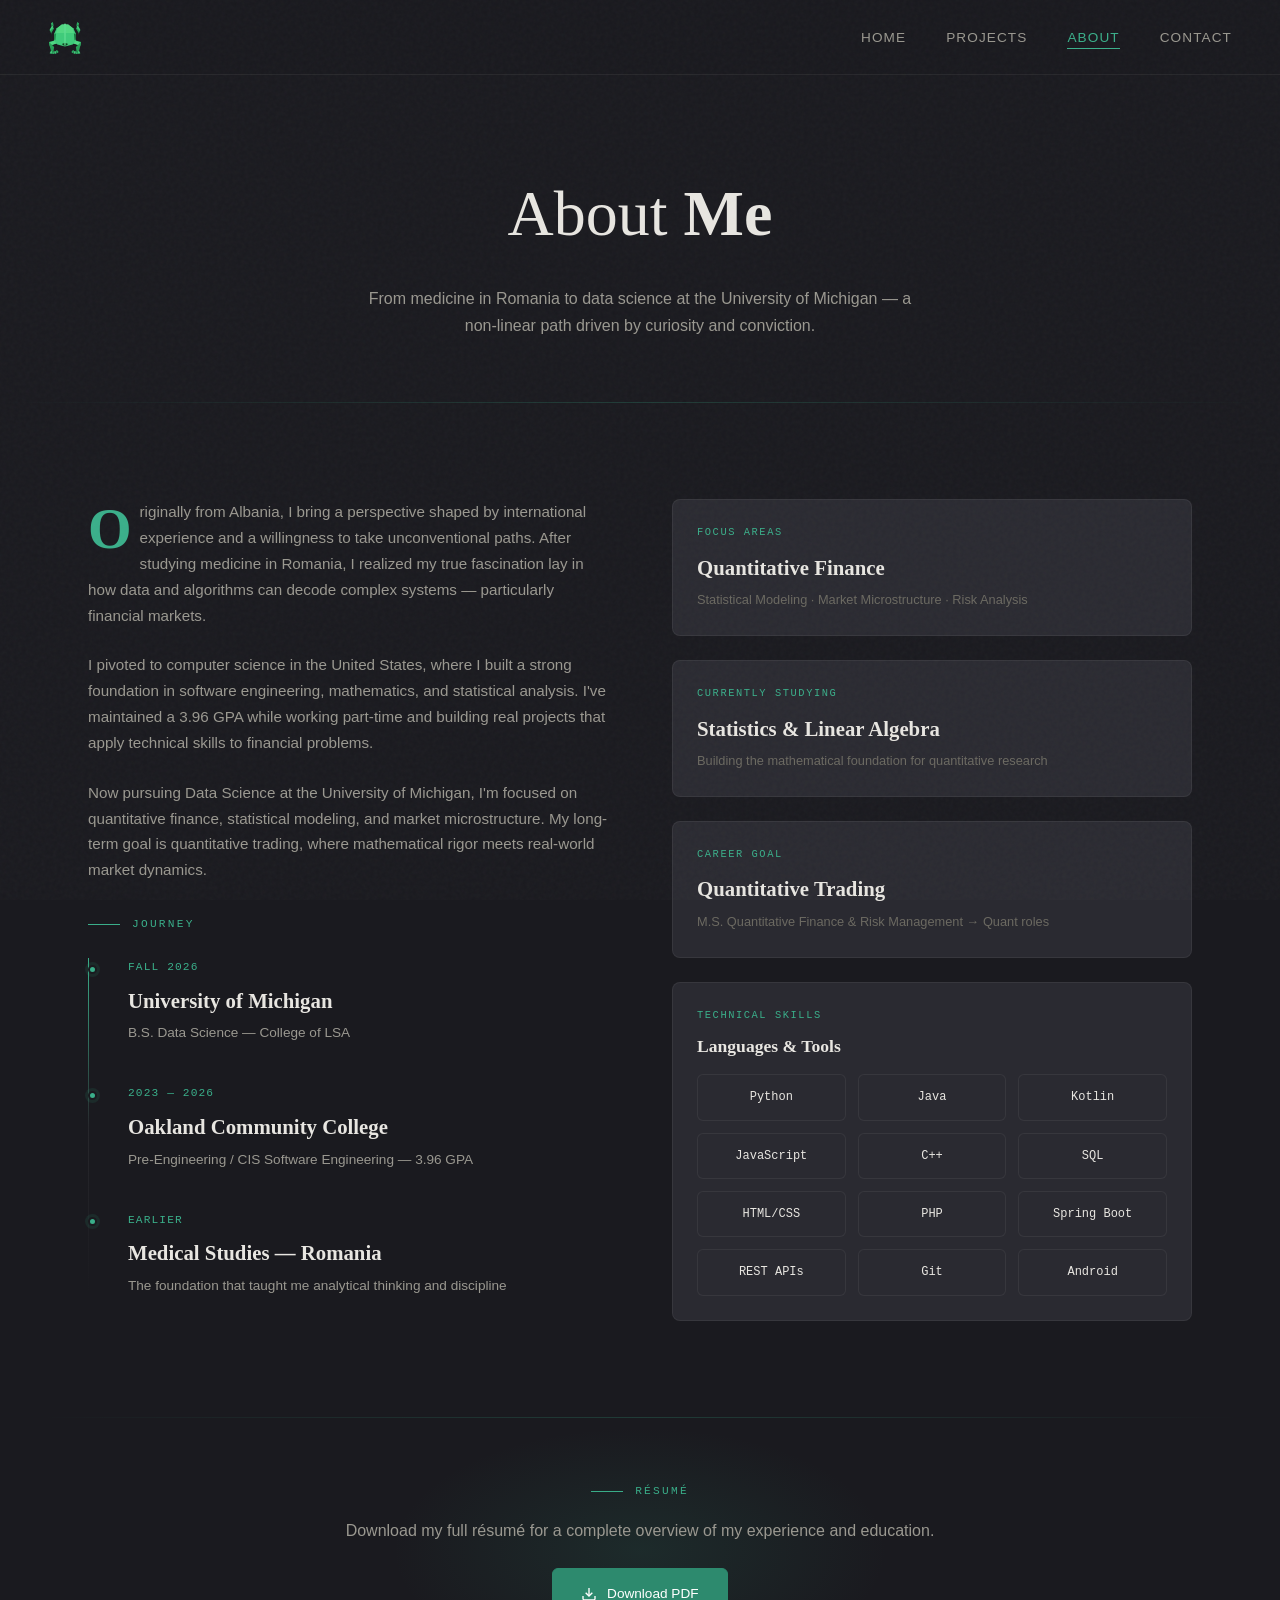
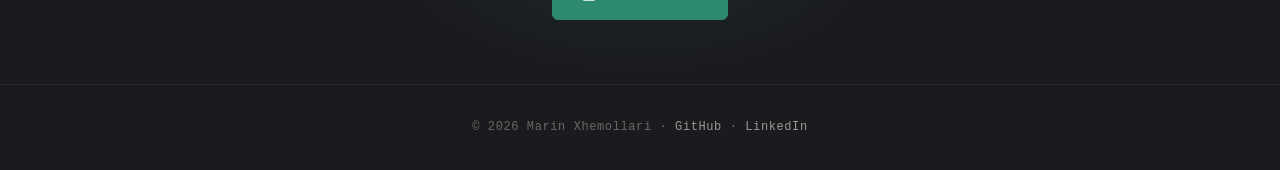
==== about.html @ 6031be92 "Update about.html" ====
<!DOCTYPE html>
<html lang="en">
<head>
    <meta charset="UTF-8">
    <meta name="viewport" content="width=device-width, initial-scale=1.0">
    <title>About — Marin Xhemollari</title>

    <!-- ===== SECURITY HEADERS ===== -->
    <meta http-equiv="Content-Security-Policy" content="default-src 'self'; style-src 'self' 'unsafe-inline' https://fonts.googleapis.com; font-src 'self' https://fonts.gstatic.com; img-src 'self' data: https://raw.githubusercontent.com; script-src 'self' 'unsafe-inline'; form-action 'self' https://formspree.io; frame-ancestors 'none'; base-uri 'self'; object-src 'none'; upgrade-insecure-requests">
    <meta name="referrer" content="strict-origin-when-cross-origin">
    <meta http-equiv="Permissions-Policy" content="camera=(), microphone=(), geolocation=(), payment=(), usb=(), interest-cohort=()">
    <meta http-equiv="X-Content-Type-Options" content="nosniff">

    <link rel="icon" type="image/svg+xml" href="frog-favicon.svg">
    <link rel="preconnect" href="https://fonts.googleapis.com">
    <link rel="preconnect" href="https://fonts.gstatic.com" crossorigin>
    <link href="https://fonts.googleapis.com/css2?family=Cormorant+Garamond:ital,wght@0,300;0,400;0,500;0,600;0,700;1,400&family=DM+Sans:ital,wght@0,300;0,400;0,500;0,600;0,700;1,400&family=JetBrains+Mono:wght@400;500&display=swap" rel="stylesheet">
    <link rel="stylesheet" href="styles.css">
    <style>
        .page-hero {
            padding: 10rem 3rem 4rem;
            text-align: center;
            position: relative;
        }
        .page-hero::after {
            content: ''; position: absolute; bottom: 0; left: 0; right: 0;
            height: 1px;
            background: linear-gradient(90deg, transparent, var(--border-hover), transparent);
        }
        .page-hero h1 {
            font-family: 'Cormorant Garamond', serif;
            font-size: clamp(2.5rem, 5vw, 4rem);
            font-weight: 300;
        }
        .page-hero h1 strong { font-weight: 700; }
        .page-hero p {
            color: var(--text-secondary); margin-top: 1rem;
            max-width: 550px; margin-left: auto; margin-right: auto;
        }

        .about-grid {
            display: grid; grid-template-columns: 1fr 1fr; gap: 4rem;
        }
        .about-text p {
            color: var(--text-secondary); margin-bottom: 1.5rem; font-size: 0.95rem;
        }
        .about-text p:first-of-type::first-letter {
            font-family: 'Cormorant Garamond', serif;
            font-size: 3.5rem; float: left; line-height: 1;
            margin-right: 0.5rem; margin-top: 0.1rem;
            color: var(--emerald-bright); font-weight: 600;
        }
        .about-details {
            display: flex; flex-direction: column; gap: 1.5rem;
        }

        .timeline-section { margin-top: 2rem; }

        .resume-download {
            text-align: center; padding: 4rem 3rem;
            position: relative;
        }
        .resume-download::before {
            content: ''; position: absolute;
            top: 50%; left: 50%; transform: translate(-50%, -50%);
            width: 500px; height: 250px;
            background: radial-gradient(ellipse, var(--emerald-glow) 0%, transparent 70%);
            pointer-events: none;
        }
        .resume-download p {
            color: var(--text-secondary); margin-bottom: 1.5rem; position: relative;
        }

        @media (max-width: 900px) {
            .page-hero { padding: 8rem 1.5rem 3rem; }
            .about-grid { grid-template-columns: 1fr; gap: 2rem; }
        }
    </style>
</head>
<body>

    <nav>
        <a href="index.html" class="nav-logo"><img src="frog-logo.svg" alt="logo"></a>
        <button class="nav-mobile-toggle" onclick="document.querySelector('.nav-links').classList.toggle('open')" aria-label="Menu">
            <span></span><span></span><span></span>
        </button>
        <ul class="nav-links">
            <li><a href="index.html">Home</a></li>
            <li><a href="projects.html">Projects</a></li>
            <li><a href="about.html" class="active">About</a></li>
            <li><a href="contact.html">Contact</a></li>
        </ul>
    </nav>

    <section class="page-hero fade-in">
        <h1>About <strong>Me</strong></h1>
        <p>From medicine in Romania to data science at the University of Michigan — a non-linear path driven by curiosity and conviction.</p>
    </section>

    <section class="section">
        <div class="about-grid">
            <div class="about-text fade-in">
                <p>Originally from Albania, I bring a perspective shaped by international experience and a willingness to take unconventional paths. After studying medicine in Romania, I realized my true fascination lay in how data and algorithms can decode complex systems — particularly financial markets.</p>
                <p>I pivoted to computer science in the United States, where I built a strong foundation in software engineering, mathematics, and statistical analysis. I've maintained a 3.96 GPA while working part-time and building real projects that apply technical skills to financial problems.</p>
                <p>Now pursuing Data Science at the University of Michigan, I'm focused on quantitative finance, statistical modeling, and market microstructure. My long-term goal is quantitative trading, where mathematical rigor meets real-world market dynamics.</p>

                <div class="timeline-section">
                    <div class="section-label" style="margin-bottom: 1.5rem;">Journey</div>
                    <div class="timeline">
                        <div class="timeline-item">
                            <div class="timeline-date">Fall 2026</div>
                            <div class="timeline-title">University of Michigan</div>
                            <div class="timeline-sub">B.S. Data Science — College of LSA</div>
                        </div>
                        <div class="timeline-item">
                            <div class="timeline-date">2023 — 2026</div>
                            <div class="timeline-title">Oakland Community College</div>
                            <div class="timeline-sub">Pre-Engineering / CIS Software Engineering — 3.96 GPA</div>
                        </div>
                        <div class="timeline-item">
                            <div class="timeline-date">Earlier</div>
                            <div class="timeline-title">Medical Studies — Romania</div>
                            <div class="timeline-sub">The foundation that taught me analytical thinking and discipline</div>
                        </div>
                    </div>
                </div>
            </div>
            <div class="about-details fade-in" style="transition-delay: 0.15s;">
                <div class="detail-card">
                    <div class="detail-card-label">Focus Areas</div>
                    <div class="detail-card-value">Quantitative Finance</div>
                    <div class="detail-card-sub">Statistical Modeling · Market Microstructure · Risk Analysis</div>
                </div>
                <div class="detail-card">
                    <div class="detail-card-label">Currently Studying</div>
                    <div class="detail-card-value">Statistics & Linear Algebra</div>
                    <div class="detail-card-sub">Building the mathematical foundation for quantitative research</div>
                </div>
                <div class="detail-card">
                    <div class="detail-card-label">Career Goal</div>
                    <div class="detail-card-value">Quantitative Trading</div>
                    <div class="detail-card-sub">M.S. Quantitative Finance & Risk Management → Quant roles</div>
                </div>
                <div class="detail-card">
                    <div class="detail-card-label">Technical Skills</div>
                    <div class="detail-card-value" style="font-size: 1.1rem;">Languages & Tools</div>
                    <div style="margin-top: 0.75rem;">
                        <div class="skills-grid">
                            <div class="skill-item">Python</div>
                            <div class="skill-item">Java</div>
                            <div class="skill-item">Kotlin</div>
                            <div class="skill-item">JavaScript</div>
                            <div class="skill-item">C++</div>
                            <div class="skill-item">SQL</div>
                            <div class="skill-item">HTML/CSS</div>
                            <div class="skill-item">PHP</div>
                            <div class="skill-item">Spring Boot</div>
                            <div class="skill-item">REST APIs</div>
                            <div class="skill-item">Git</div>
                            <div class="skill-item">Android</div>
                        </div>
                    </div>
                </div>
            </div>
        </div>
    </section>

    <div class="divider"></div>

    <section class="resume-download fade-in">
        <div class="section-label" style="justify-content: center;">
            <span style="display:none;">—</span>Résumé
        </div>
        <p>Download my full résumé for a complete overview of my experience and education.</p>
        <a href="#" class="btn btn-primary" style="position: relative;">
            <svg viewBox="0 0 24 24" fill="none" stroke="currentColor" stroke-width="2"><path d="M21 15v4a2 2 0 0 1-2 2H5a2 2 0 0 1-2-2v-4"/><polyline points="7 10 12 15 17 10"/><line x1="12" y1="15" x2="12" y2="3"/></svg>
            Download PDF
        </a>
    </section>

    <footer>
        <p>© 2026 Marin Xhemollari · <a href="https://github.com/Marin-X" target="_blank" rel="noopener noreferrer">GitHub</a> · <a href="https://linkedin.com/in/marinxhemollari" target="_blank" rel="noopener noreferrer">LinkedIn</a></p>
    </footer>

    <script>
        const observer = new IntersectionObserver((entries) => {
            entries.forEach(e => { if (e.isIntersecting) e.target.classList.add('visible'); });
        }, { threshold: 0.1, rootMargin: '0px 0px -50px 0px' });
        document.querySelectorAll('.fade-in').forEach(el => observer.observe(el));
    </script>
</body>
</html>
---- styles.css ----
/* ============================================================
   MARIN XHEMOLLARI — PORTFOLIO
   Charcoal + Emerald "Old Money Tech" Theme
   ============================================================ */

:root {
    --bg-primary: #1a1a1f;
    --bg-secondary: #222228;
    --bg-card: #2a2a31;
    --bg-card-hover: #32323a;
    --emerald: #2d8a6e;
    --emerald-bright: #3aaf8a;
    --emerald-glow: rgba(45, 138, 110, 0.15);
    --emerald-subtle: rgba(45, 138, 110, 0.08);
    --gold-muted: #b8a47c;
    --text-primary: #e8e6e1;
    --text-secondary: #9a9890;
    --text-muted: #6b6961;
    --border: rgba(255, 255, 255, 0.06);
    --border-hover: rgba(45, 138, 110, 0.3);
}

*, *::before, *::after { margin: 0; padding: 0; box-sizing: border-box; }
html { scroll-behavior: smooth; font-size: 16px; }

body {
    font-family: 'DM Sans', sans-serif;
    background-color: var(--bg-primary);
    color: var(--text-primary);
    line-height: 1.7;
    -webkit-font-smoothing: antialiased;
    overflow-x: hidden;
}

::selection { background: var(--emerald); color: #fff; }
a { color: inherit; text-decoration: none; }
img { max-width: 100%; display: block; }

/* Noise overlay */
body::after {
    content: '';
    position: fixed; top: 0; left: 0;
    width: 100%; height: 100%;
    background-image: url("data:image/svg+xml,%3Csvg viewBox='0 0 256 256' xmlns='http://www.w3.org/2000/svg'%3E%3Cfilter id='n'%3E%3CfeTurbulence type='fractalNoise' baseFrequency='0.9' numOctaves='4' stitchTiles='stitch'/%3E%3C/filter%3E%3Crect width='100%25' height='100%25' filter='url(%23n)' opacity='0.03'/%3E%3C/svg%3E");
    pointer-events: none; z-index: 9999;
}

/* ======= NAVIGATION ======= */
nav {
    position: fixed; top: 0; width: 100%; z-index: 1000;
    padding: 1.25rem 3rem;
    display: flex; justify-content: space-between; align-items: center;
    background: rgba(26, 26, 31, 0.85);
    backdrop-filter: blur(20px); -webkit-backdrop-filter: blur(20px);
    border-bottom: 1px solid var(--border);
    transition: border-color 0.3s ease;
}
.nav-logo {
    display: flex; align-items: center; line-height: 0;
}
.nav-logo img {
    height: 34px; width: 34px;
    object-fit: contain; display: block;
}

.nav-links { display: flex; gap: 2.5rem; list-style: none; }
.nav-links a {
    color: var(--text-secondary); font-size: 0.85rem; font-weight: 500;
    letter-spacing: 0.08em; text-transform: uppercase;
    transition: color 0.3s ease; position: relative;
}
.nav-links a::after {
    content: ''; position: absolute; bottom: -4px; left: 0;
    width: 0; height: 1px; background: var(--emerald-bright);
    transition: width 0.3s ease;
}
.nav-links a:hover, .nav-links a.active { color: var(--emerald-bright); }
.nav-links a:hover::after, .nav-links a.active::after { width: 100%; }

.nav-mobile-toggle {
    display: none; background: none; border: none; cursor: pointer; padding: 0.5rem;
}
.nav-mobile-toggle span {
    display: block; width: 24px; height: 2px;
    background: var(--text-primary); margin: 5px 0; transition: 0.3s;
}

/* ======= SECTIONS ======= */
.section {
    padding: 6rem 3rem; max-width: 1200px; margin: 0 auto;
}
.section-header { margin-bottom: 4rem; }
.section-label {
    font-family: 'JetBrains Mono', monospace;
    font-size: 0.7rem; color: var(--emerald-bright);
    letter-spacing: 0.2em; text-transform: uppercase;
    display: flex; align-items: center; gap: 0.75rem; margin-bottom: 1rem;
}
.section-label::before {
    content: ''; display: inline-block;
    width: 32px; height: 1px; background: var(--emerald-bright);
}
.section-title {
    font-family: 'Cormorant Garamond', serif;
    font-size: clamp(2rem, 4vw, 3rem);
    font-weight: 300; line-height: 1.2;
}
.section-title strong { font-weight: 700; }
.section-subtitle {
    color: var(--text-secondary); font-size: 1rem;
    max-width: 600px; margin-top: 1rem;
}

/* ======= BUTTONS ======= */
.btn {
    display: inline-flex; align-items: center; gap: 0.6rem;
    padding: 0.85rem 1.8rem; border-radius: 6px;
    font-size: 0.85rem; font-weight: 500;
    transition: all 0.3s ease; border: none; cursor: pointer;
    font-family: 'DM Sans', sans-serif;
}
.btn svg { width: 16px; height: 16px; flex-shrink: 0; }
.btn-primary {
    background: var(--emerald); color: #fff; border: 1px solid var(--emerald);
}
.btn-primary:hover {
    background: var(--emerald-bright);
    box-shadow: 0 8px 30px rgba(45, 138, 110, 0.3);
    transform: translateY(-2px);
}
.btn-secondary {
    background: transparent; color: var(--text-secondary); border: 1px solid var(--border);
}
.btn-secondary:hover {
    border-color: var(--border-hover); color: var(--emerald-bright);
    transform: translateY(-2px);
}

/* ======= CARDS ======= */
.card {
    background: var(--bg-card); border: 1px solid var(--border);
    border-radius: 10px; transition: all 0.4s ease; display: block;
}
.card:hover {
    border-color: var(--border-hover); transform: translateY(-4px);
    box-shadow: 0 20px 60px rgba(0,0,0,0.3), 0 0 30px var(--emerald-glow);
}

/* ======= TAGS ======= */
.tag {
    font-family: 'JetBrains Mono', monospace; font-size: 0.65rem;
    padding: 0.25rem 0.6rem; background: var(--emerald-subtle);
    color: var(--emerald-bright); border-radius: 4px;
    border: 1px solid rgba(45, 138, 110, 0.15); display: inline-block;
}
.tag-gold {
    background: rgba(184, 164, 124, 0.1);
    color: var(--gold-muted); border-color: rgba(184, 164, 124, 0.2);
}

/* ======= DIVIDER ======= */
.divider {
    max-width: 1200px; margin: 0 auto; height: 1px;
    background: linear-gradient(90deg, transparent, var(--border-hover), transparent);
}

/* ======= DETAIL CARDS ======= */
.detail-card {
    background: var(--bg-card); border: 1px solid var(--border);
    border-radius: 8px; padding: 1.5rem;
    transition: border-color 0.3s ease, background 0.3s ease;
}
.detail-card:hover { border-color: var(--border-hover); background: var(--bg-card-hover); }
.detail-card-label {
    font-family: 'JetBrains Mono', monospace; font-size: 0.65rem;
    color: var(--emerald-bright); letter-spacing: 0.15em;
    text-transform: uppercase; margin-bottom: 0.5rem;
}
.detail-card-value {
    font-family: 'Cormorant Garamond', serif; font-size: 1.3rem; font-weight: 600;
}
.detail-card-sub { font-size: 0.8rem; color: var(--text-muted); margin-top: 0.25rem; }

/* ======= SKILLS GRID ======= */
.skills-grid {
    display: grid; grid-template-columns: repeat(auto-fill, minmax(140px, 1fr)); gap: 0.75rem;
}
.skill-item {
    background: var(--bg-card); border: 1px solid var(--border);
    border-radius: 6px; padding: 0.75rem 1rem;
    font-family: 'JetBrains Mono', monospace; font-size: 0.75rem;
    text-align: center; transition: all 0.3s ease; cursor: default;
}
.skill-item:hover {
    border-color: var(--emerald-bright); background: var(--emerald-subtle);
    color: var(--emerald-bright); transform: translateY(-2px);
}

/* ======= PROJECT STATUS ======= */
.project-status {
    position: absolute; top: 1rem; right: 1rem;
    font-family: 'JetBrains Mono', monospace; font-size: 0.6rem;
    padding: 0.25rem 0.6rem; border-radius: 4px;
    text-transform: uppercase; letter-spacing: 0.1em;
}
.status-live {
    background: rgba(45, 138, 110, 0.2); color: var(--emerald-bright);
    border: 1px solid rgba(45, 138, 110, 0.3);
}
.status-wip {
    background: rgba(184, 164, 124, 0.15); color: var(--gold-muted);
    border: 1px solid rgba(184, 164, 124, 0.25);
}
.project-link {
    font-size: 0.8rem; color: var(--text-muted);
    display: inline-flex; align-items: center; gap: 0.4rem;
    transition: color 0.3s ease;
}
.project-link:hover { color: var(--emerald-bright); }
.project-link svg { width: 14px; height: 14px; }

/* ======= FORM STYLES ======= */
.form-group { margin-bottom: 1.5rem; }
.form-group label {
    display: block; font-family: 'JetBrains Mono', monospace;
    font-size: 0.7rem; color: var(--emerald-bright);
    letter-spacing: 0.15em; text-transform: uppercase; margin-bottom: 0.5rem;
}
.form-group input,
.form-group textarea,
.form-group select {
    width: 100%; padding: 0.85rem 1rem;
    background: var(--bg-card); border: 1px solid var(--border);
    border-radius: 6px; color: var(--text-primary);
    font-family: 'DM Sans', sans-serif; font-size: 0.9rem;
    transition: border-color 0.3s ease, box-shadow 0.3s ease; outline: none;
}
.form-group input:focus,
.form-group textarea:focus,
.form-group select:focus {
    border-color: var(--emerald-bright);
    box-shadow: 0 0 0 3px var(--emerald-glow);
}
.form-group textarea { resize: vertical; min-height: 140px; }
.form-group input::placeholder,
.form-group textarea::placeholder { color: var(--text-muted); }

/* ======= TIMELINE ======= */
.timeline { position: relative; padding-left: 2.5rem; }
.timeline::before {
    content: ''; position: absolute; left: 0; top: 0; bottom: 0;
    width: 1px;
    background: linear-gradient(180deg, var(--emerald-bright), var(--border), transparent);
}
.timeline-item { position: relative; padding-bottom: 2.5rem; }
.timeline-item:last-child { padding-bottom: 0; }
.timeline-item::before {
    content: ''; position: absolute; left: -2.5rem; top: 0.4rem;
    width: 9px; height: 9px; border-radius: 50%;
    background: var(--emerald-bright); border: 2px solid var(--bg-primary);
    box-shadow: 0 0 0 3px var(--emerald-glow);
}
.timeline-date {
    font-family: 'JetBrains Mono', monospace; font-size: 0.7rem;
    color: var(--emerald-bright); letter-spacing: 0.1em;
    text-transform: uppercase; margin-bottom: 0.35rem;
}
.timeline-title {
    font-family: 'Cormorant Garamond', serif; font-size: 1.3rem;
    font-weight: 600; margin-bottom: 0.2rem;
}
.timeline-sub { font-size: 0.85rem; color: var(--text-secondary); }

/* ======= FOOTER ======= */
footer {
    text-align: center; padding: 2rem 3rem;
    border-top: 1px solid var(--border);
    font-size: 0.75rem; color: var(--text-muted);
    font-family: 'JetBrains Mono', monospace; letter-spacing: 0.05em;
}
footer a {
    color: var(--text-secondary); transition: color 0.3s ease;
}
footer a:hover { color: var(--emerald-bright); }

/* ======= ANIMATIONS ======= */
.fade-in {
    opacity: 0; transform: translateY(30px);
    transition: opacity 0.8s ease, transform 0.8s ease;
}
.fade-in.visible { opacity: 1; transform: translateY(0); }

/* ======= RESPONSIVE ======= */
@media (max-width: 900px) {
    nav { padding: 1rem 1.5rem; }
    .nav-links {
        display: none; position: absolute; top: 100%; left: 0; right: 0;
        background: rgba(26, 26, 31, 0.98); backdrop-filter: blur(20px);
        flex-direction: column; padding: 1.5rem; gap: 1rem;
        border-bottom: 1px solid var(--border);
    }
    .nav-links.open { display: flex; }
    .nav-mobile-toggle { display: block; }
    .section { padding: 4rem 1.5rem; }
    .skills-grid { grid-template-columns: repeat(auto-fill, minmax(110px, 1fr)); }
}
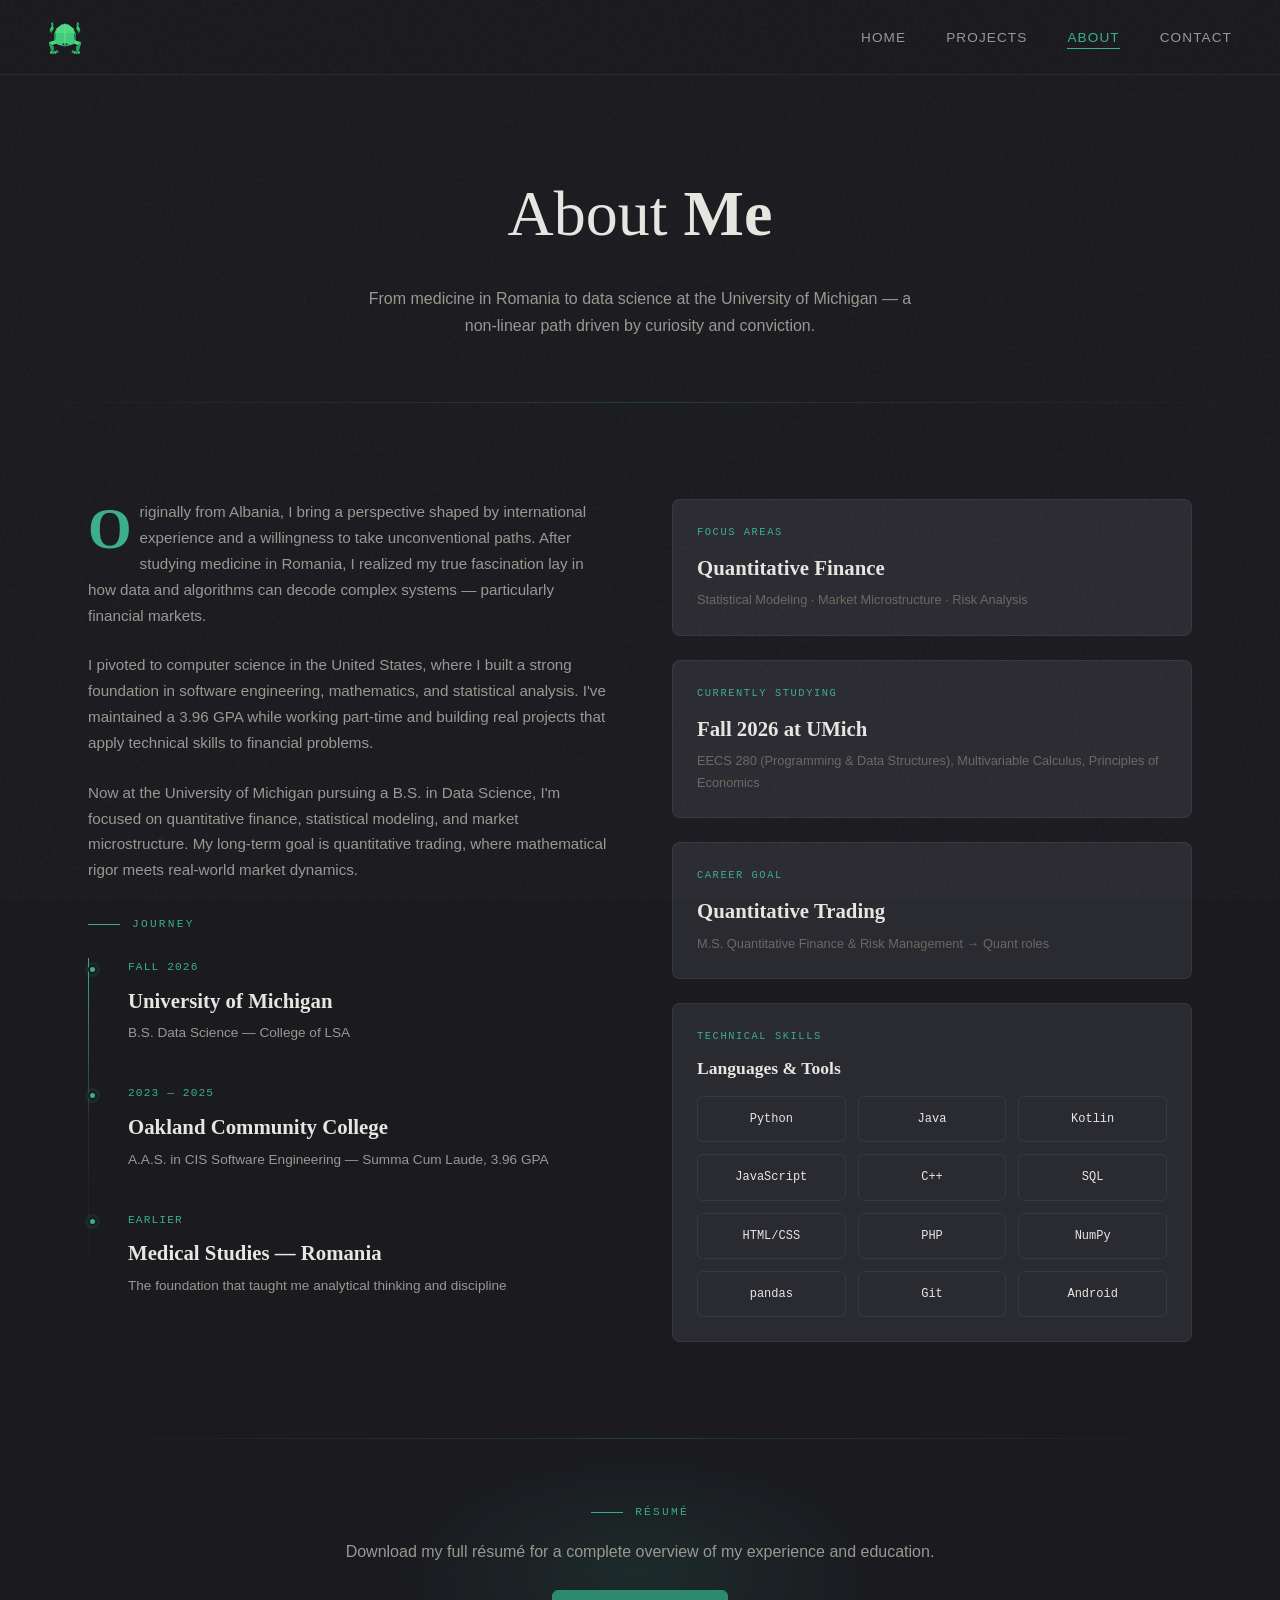
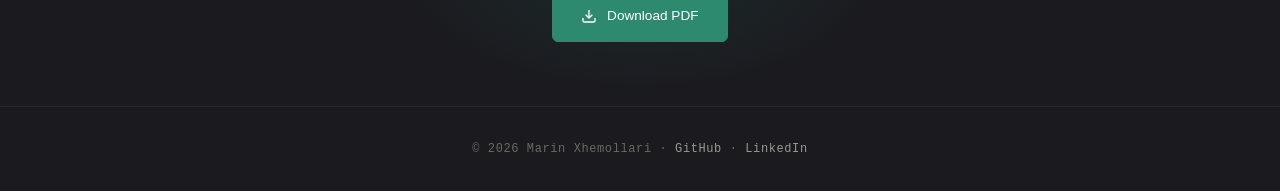
==== commit c2b89d78: "Update about.html" ====
--- a/about.html
+++ b/about.html
@@ -6,7 +6,7 @@
     <title>About — Marin Xhemollari</title>
 
     <!-- ===== SECURITY HEADERS ===== -->
-    <meta http-equiv="Content-Security-Policy" content="default-src 'self'; style-src 'self' 'unsafe-inline' https://fonts.googleapis.com; font-src 'self' https://fonts.gstatic.com; img-src 'self' data: https://raw.githubusercontent.com; script-src 'self' 'unsafe-inline'; form-action 'self' https://formspree.io; frame-ancestors 'none'; base-uri 'self'; object-src 'none'; upgrade-insecure-requests">
+    <meta http-equiv="Content-Security-Policy" content="default-src 'self'; style-src 'self' 'unsafe-inline' https://fonts.googleapis.com; style-src-elem 'self' 'unsafe-inline' https://fonts.googleapis.com; font-src 'self' https://fonts.gstatic.com data:; img-src 'self' data: blob: https://raw.githubusercontent.com; script-src 'self' 'unsafe-inline'; connect-src 'self' https://formspree.io; form-action 'self' https://formspree.io; base-uri 'self'; object-src 'none'; upgrade-insecure-requests">
     <meta name="referrer" content="strict-origin-when-cross-origin">
     <meta http-equiv="Permissions-Policy" content="camera=(), microphone=(), geolocation=(), payment=(), usb=(), interest-cohort=()">
     <meta http-equiv="X-Content-Type-Options" content="nosniff">
@@ -17,49 +17,29 @@
     <link href="https://fonts.googleapis.com/css2?family=Cormorant+Garamond:ital,wght@0,300;0,400;0,500;0,600;0,700;1,400&family=DM+Sans:ital,wght@0,300;0,400;0,500;0,600;0,700;1,400&family=JetBrains+Mono:wght@400;500&display=swap" rel="stylesheet">
     <link rel="stylesheet" href="styles.css">
     <style>
-        .page-hero {
-            padding: 10rem 3rem 4rem;
-            text-align: center;
-            position: relative;
-        }
+        .page-hero { padding: 10rem 3rem 4rem; text-align: center; position: relative; }
         .page-hero::after {
             content: ''; position: absolute; bottom: 0; left: 0; right: 0;
             height: 1px;
             background: linear-gradient(90deg, transparent, var(--border-hover), transparent);
         }
-        .page-hero h1 {
-            font-family: 'Cormorant Garamond', serif;
-            font-size: clamp(2.5rem, 5vw, 4rem);
-            font-weight: 300;
-        }
+        .page-hero h1 { font-family: 'Cormorant Garamond', serif; font-size: clamp(2.5rem, 5vw, 4rem); font-weight: 300; }
         .page-hero h1 strong { font-weight: 700; }
         .page-hero p {
             color: var(--text-secondary); margin-top: 1rem;
             max-width: 550px; margin-left: auto; margin-right: auto;
         }
-
-        .about-grid {
-            display: grid; grid-template-columns: 1fr 1fr; gap: 4rem;
-        }
-        .about-text p {
-            color: var(--text-secondary); margin-bottom: 1.5rem; font-size: 0.95rem;
-        }
+        .about-grid { display: grid; grid-template-columns: 1fr 1fr; gap: 4rem; }
+        .about-text p { color: var(--text-secondary); margin-bottom: 1.5rem; font-size: 0.95rem; }
         .about-text p:first-of-type::first-letter {
             font-family: 'Cormorant Garamond', serif;
             font-size: 3.5rem; float: left; line-height: 1;
             margin-right: 0.5rem; margin-top: 0.1rem;
             color: var(--emerald-bright); font-weight: 600;
         }
-        .about-details {
-            display: flex; flex-direction: column; gap: 1.5rem;
-        }
-
+        .about-details { display: flex; flex-direction: column; gap: 1.5rem; }
         .timeline-section { margin-top: 2rem; }
-
-        .resume-download {
-            text-align: center; padding: 4rem 3rem;
-            position: relative;
-        }
+        .resume-download { text-align: center; padding: 4rem 3rem; position: relative; overflow: hidden; }
         .resume-download::before {
             content: ''; position: absolute;
             top: 50%; left: 50%; transform: translate(-50%, -50%);
@@ -67,13 +47,11 @@
             background: radial-gradient(ellipse, var(--emerald-glow) 0%, transparent 70%);
             pointer-events: none;
         }
-        .resume-download p {
-            color: var(--text-secondary); margin-bottom: 1.5rem; position: relative;
-        }
-
+        .resume-download p { color: var(--text-secondary); margin-bottom: 1.5rem; position: relative; }
         @media (max-width: 900px) {
             .page-hero { padding: 8rem 1.5rem 3rem; }
             .about-grid { grid-template-columns: 1fr; gap: 2rem; }
+            .resume-download { padding: 4rem 1.5rem; }
         }
     </style>
 </head>
@@ -102,7 +80,7 @@
             <div class="about-text fade-in">
                 <p>Originally from Albania, I bring a perspective shaped by international experience and a willingness to take unconventional paths. After studying medicine in Romania, I realized my true fascination lay in how data and algorithms can decode complex systems — particularly financial markets.</p>
                 <p>I pivoted to computer science in the United States, where I built a strong foundation in software engineering, mathematics, and statistical analysis. I've maintained a 3.96 GPA while working part-time and building real projects that apply technical skills to financial problems.</p>
-                <p>Now pursuing Data Science at the University of Michigan, I'm focused on quantitative finance, statistical modeling, and market microstructure. My long-term goal is quantitative trading, where mathematical rigor meets real-world market dynamics.</p>
+                <p>Now at the University of Michigan pursuing a B.S. in Data Science, I'm focused on quantitative finance, statistical modeling, and market microstructure. My long-term goal is quantitative trading, where mathematical rigor meets real-world market dynamics.</p>
 
                 <div class="timeline-section">
                     <div class="section-label" style="margin-bottom: 1.5rem;">Journey</div>
@@ -113,9 +91,9 @@
                             <div class="timeline-sub">B.S. Data Science — College of LSA</div>
                         </div>
                         <div class="timeline-item">
-                            <div class="timeline-date">2023 — 2026</div>
+                            <div class="timeline-date">2023 — 2025</div>
                             <div class="timeline-title">Oakland Community College</div>
-                            <div class="timeline-sub">Pre-Engineering / CIS Software Engineering — 3.96 GPA</div>
+                            <div class="timeline-sub">A.A.S. in CIS Software Engineering — Summa Cum Laude, 3.96 GPA</div>
                         </div>
                         <div class="timeline-item">
                             <div class="timeline-date">Earlier</div>
@@ -133,8 +111,8 @@
                 </div>
                 <div class="detail-card">
                     <div class="detail-card-label">Currently Studying</div>
-                    <div class="detail-card-value">Statistics & Linear Algebra</div>
-                    <div class="detail-card-sub">Building the mathematical foundation for quantitative research</div>
+                    <div class="detail-card-value">Fall 2026 at UMich</div>
+                    <div class="detail-card-sub">EECS 280 (Programming & Data Structures), Multivariable Calculus, Principles of Economics</div>
                 </div>
                 <div class="detail-card">
                     <div class="detail-card-label">Career Goal</div>
@@ -154,8 +132,8 @@
                             <div class="skill-item">SQL</div>
                             <div class="skill-item">HTML/CSS</div>
                             <div class="skill-item">PHP</div>
-                            <div class="skill-item">Spring Boot</div>
-                            <div class="skill-item">REST APIs</div>
+                            <div class="skill-item">NumPy</div>
+                            <div class="skill-item">pandas</div>
                             <div class="skill-item">Git</div>
                             <div class="skill-item">Android</div>
                         </div>
@@ -172,7 +150,7 @@
             <span style="display:none;">—</span>Résumé
         </div>
         <p>Download my full résumé for a complete overview of my experience and education.</p>
-        <a href="#" class="btn btn-primary" style="position: relative;">
+        <a href="Marin_Xhemollari_Resume.pdf" class="btn btn-primary" style="position: relative;" download>
             <svg viewBox="0 0 24 24" fill="none" stroke="currentColor" stroke-width="2"><path d="M21 15v4a2 2 0 0 1-2 2H5a2 2 0 0 1-2-2v-4"/><polyline points="7 10 12 15 17 10"/><line x1="12" y1="15" x2="12" y2="3"/></svg>
             Download PDF
         </a>
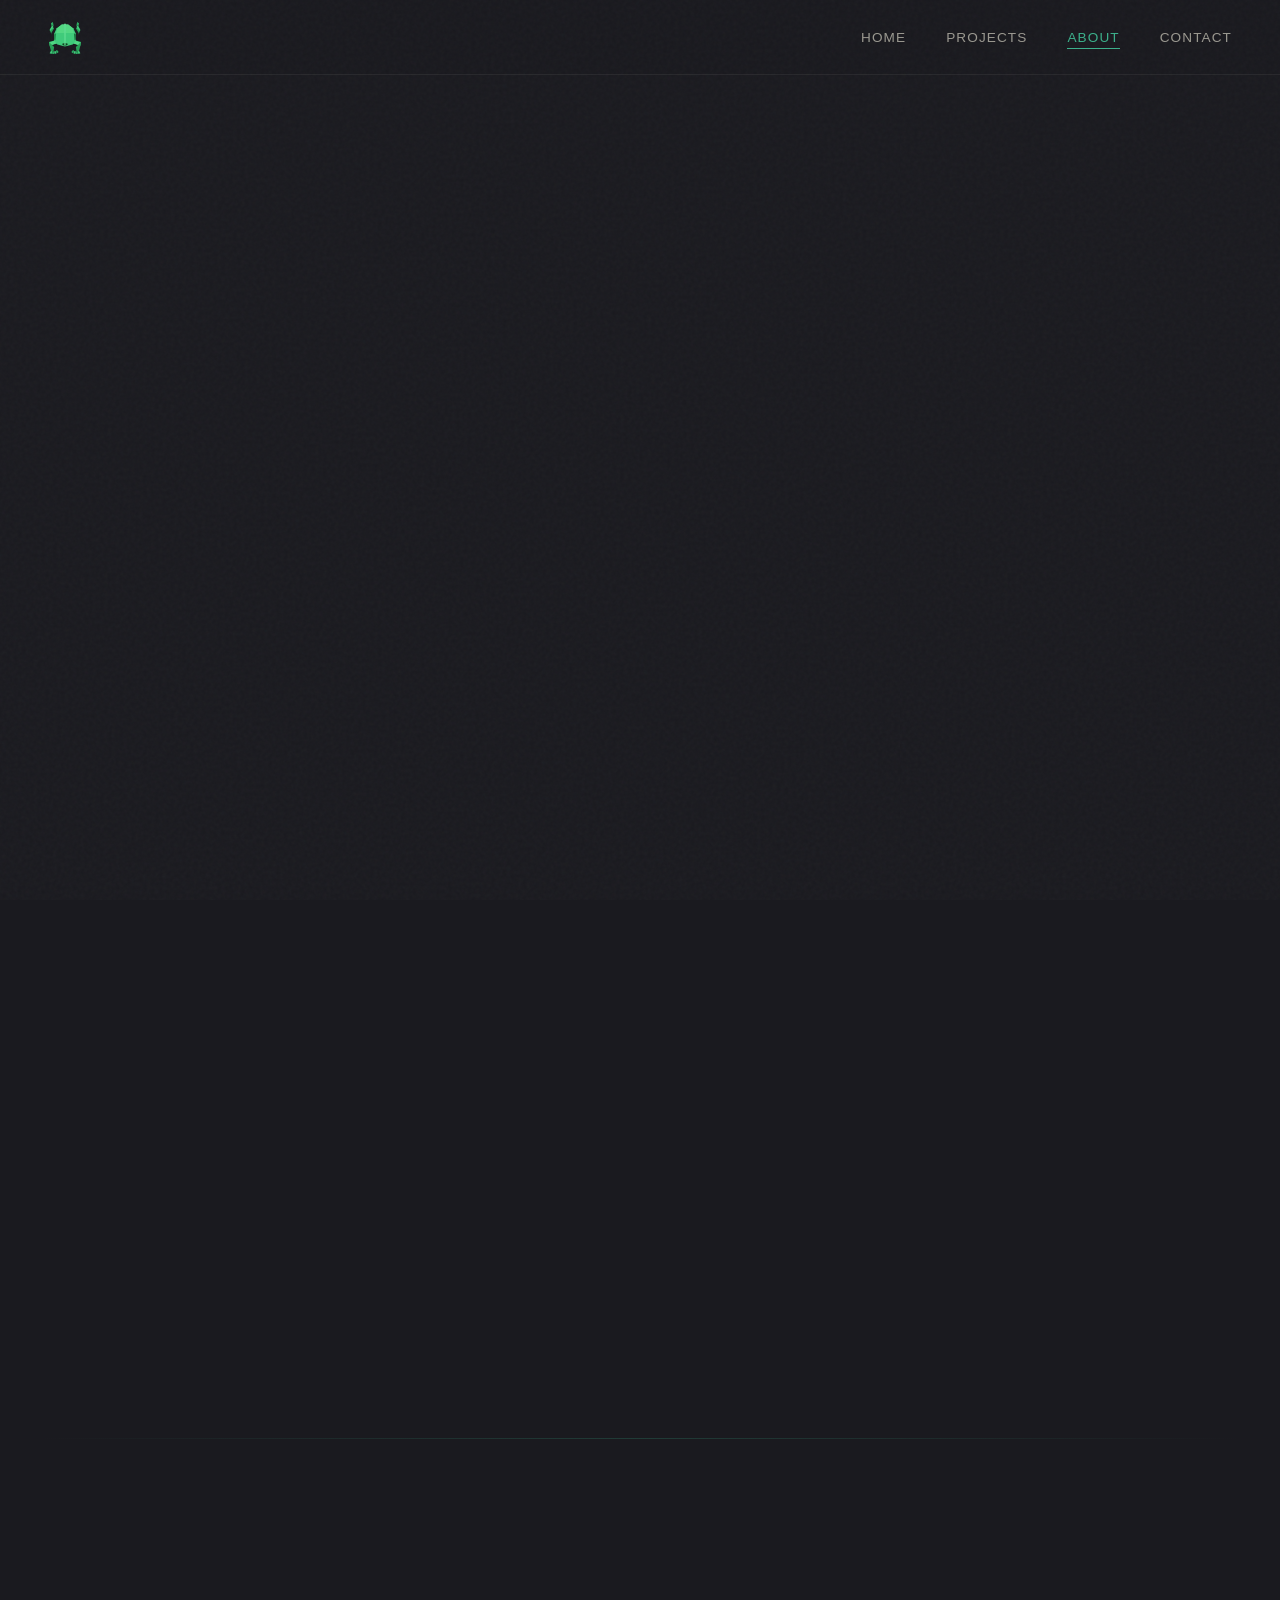
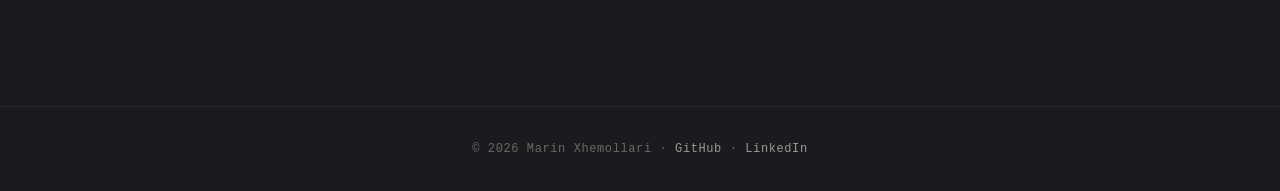
==== commit c1f79814: "Update about.html" ====
--- a/about.html
+++ b/about.html
@@ -165,6 +165,11 @@
             entries.forEach(e => { if (e.isIntersecting) e.target.classList.add('visible'); });
         }, { threshold: 0.1, rootMargin: '0px 0px -50px 0px' });
         document.querySelectorAll('.fade-in').forEach(el => observer.observe(el));
+        
+    // GoatCounter analytics — privacy-friendly, no cookies
+                
+    <script data-goatcounter="https://marinxhemollari.goatcounter.com/count" async src="//gc.zgo.at/count.js"></script>
+
     </script>
 </body>
 </html>
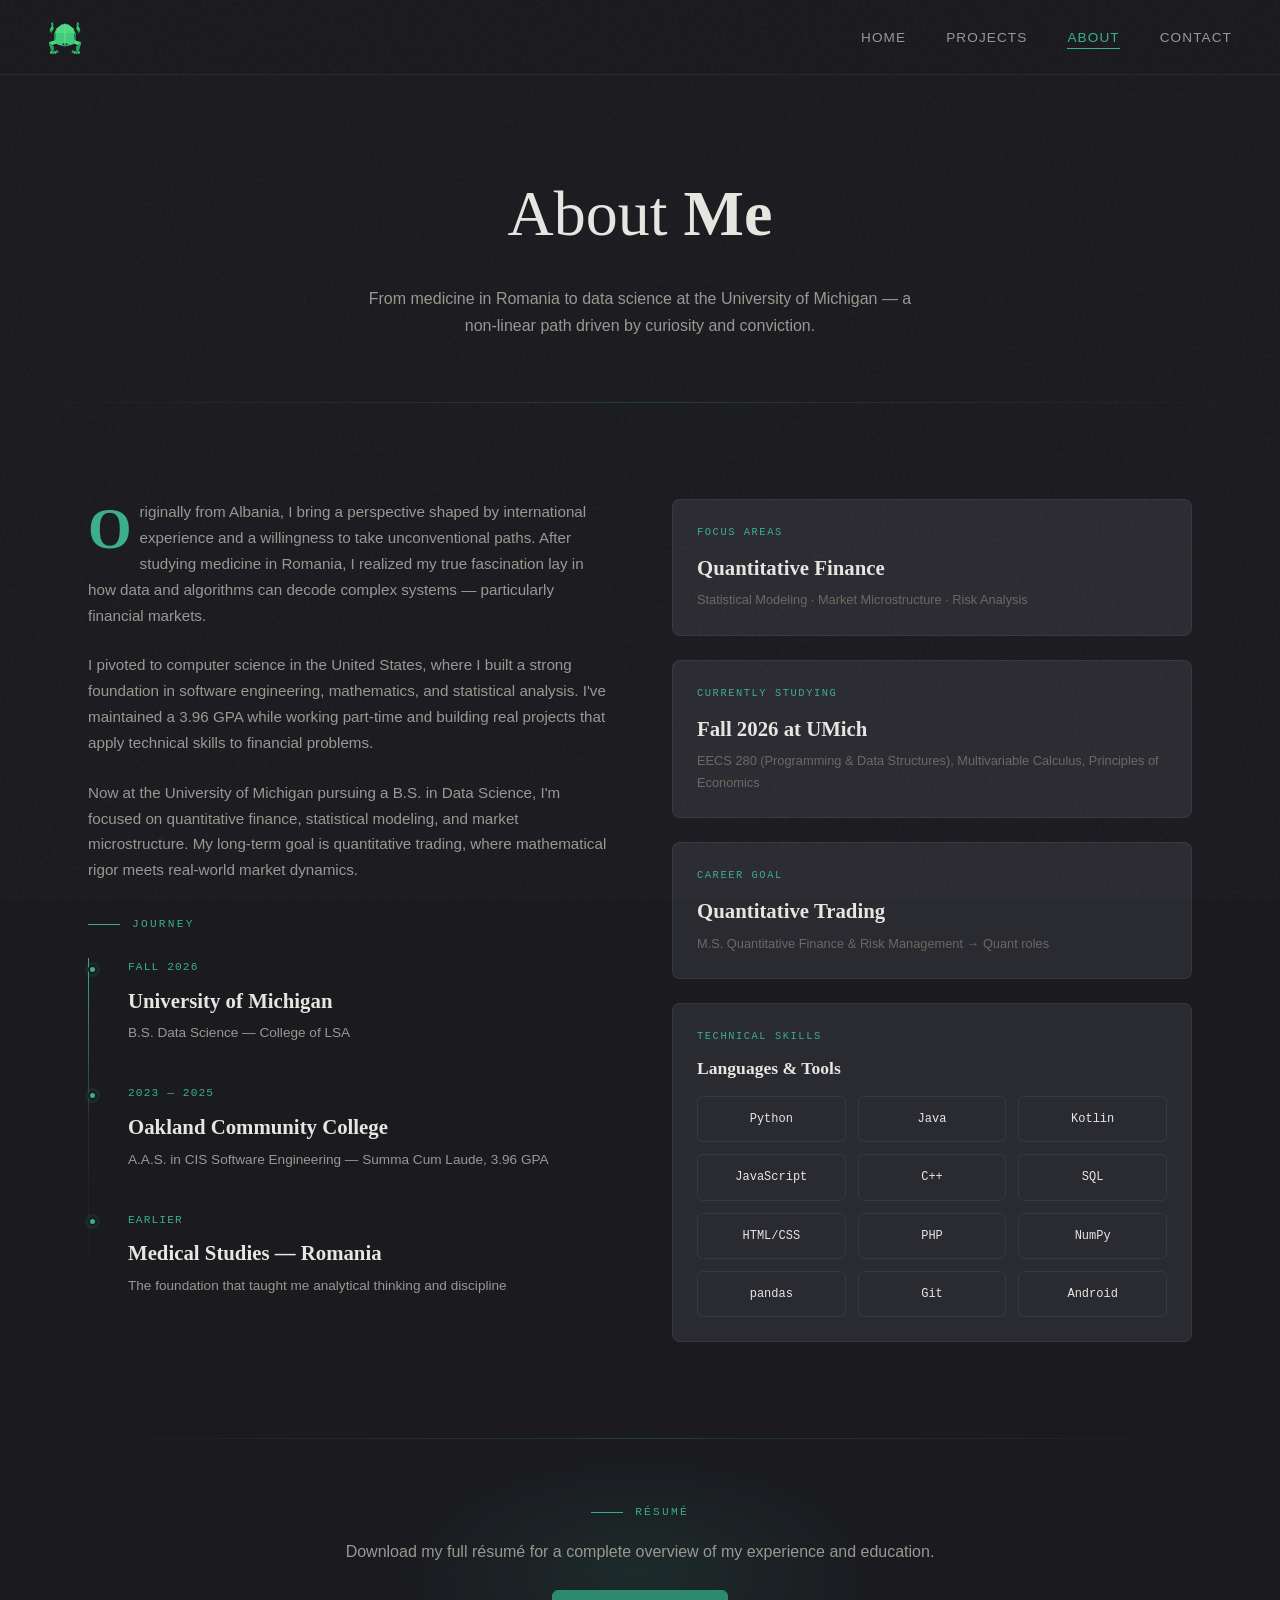
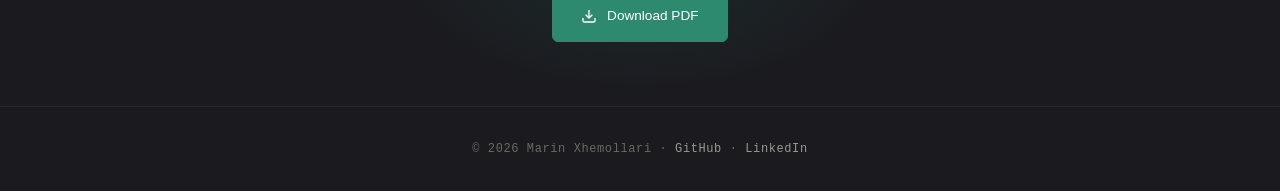
==== commit 57338b4b: "Update about.html" ====
--- a/about.html
+++ b/about.html
@@ -166,10 +166,11 @@
         }, { threshold: 0.1, rootMargin: '0px 0px -50px 0px' });
         document.querySelectorAll('.fade-in').forEach(el => observer.observe(el));
         
-    // GoatCounter analytics — privacy-friendly, no cookies
+    </script>
+    
+    <!--- GoatCounter analytics — privacy-friendly, no cookies --->
                 
     <script data-goatcounter="https://marinxhemollari.goatcounter.com/count" async src="//gc.zgo.at/count.js"></script>
-
-    </script>
+    
 </body>
 </html>
